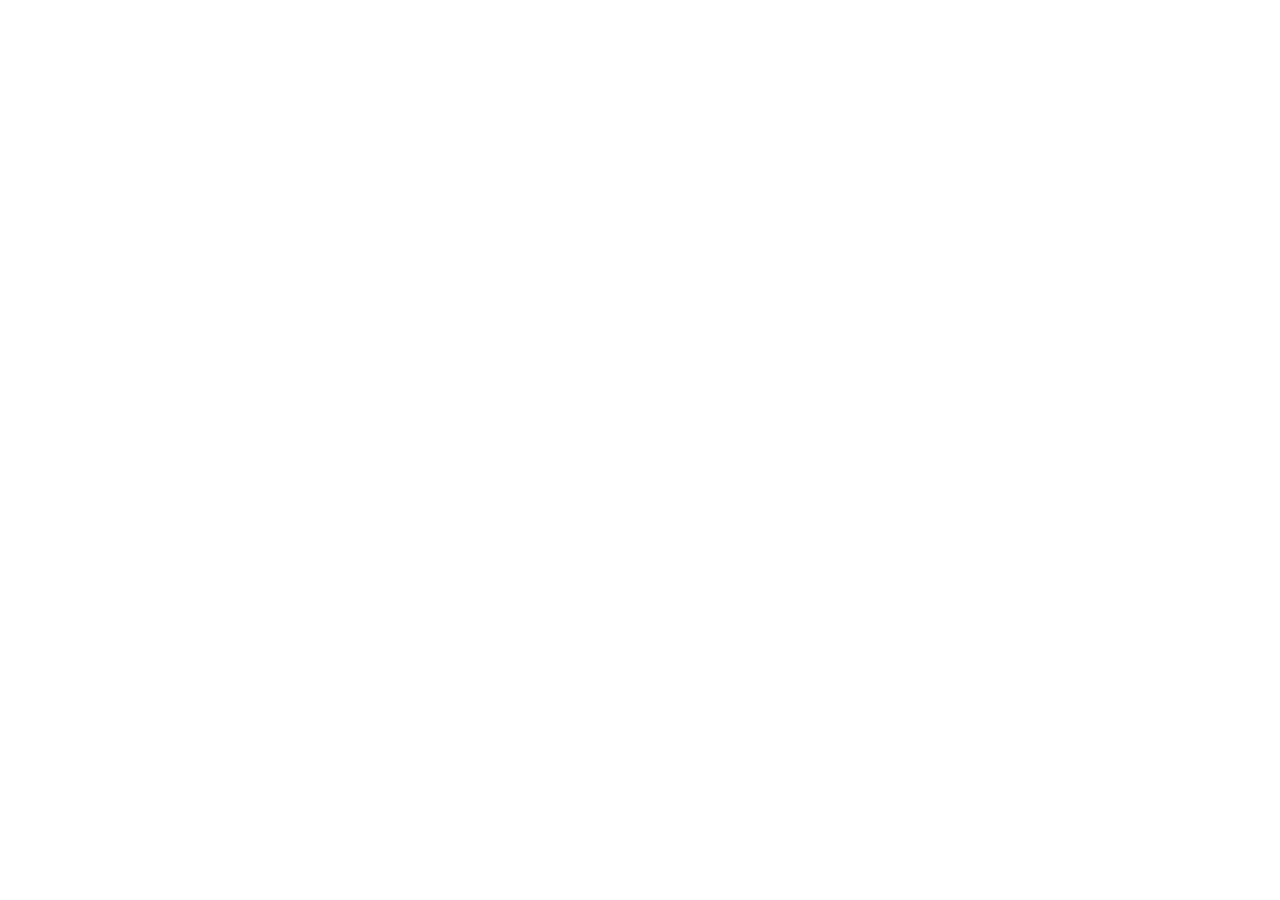
==== tema1.html @ 933d82dc "avance tarea pagina web" ====
<!DOCTYPE html>
<html lang="en">
<head>
    <meta charset="UTF-8">
    <meta name="viewport" content="width=device-width, initial-scale=1.0">
    <title>Document</title>
</head>
<body>
    
    <header>

    </header>

    <section>

    </section>

    <footer>

    </footer>
    
</body>
</html>
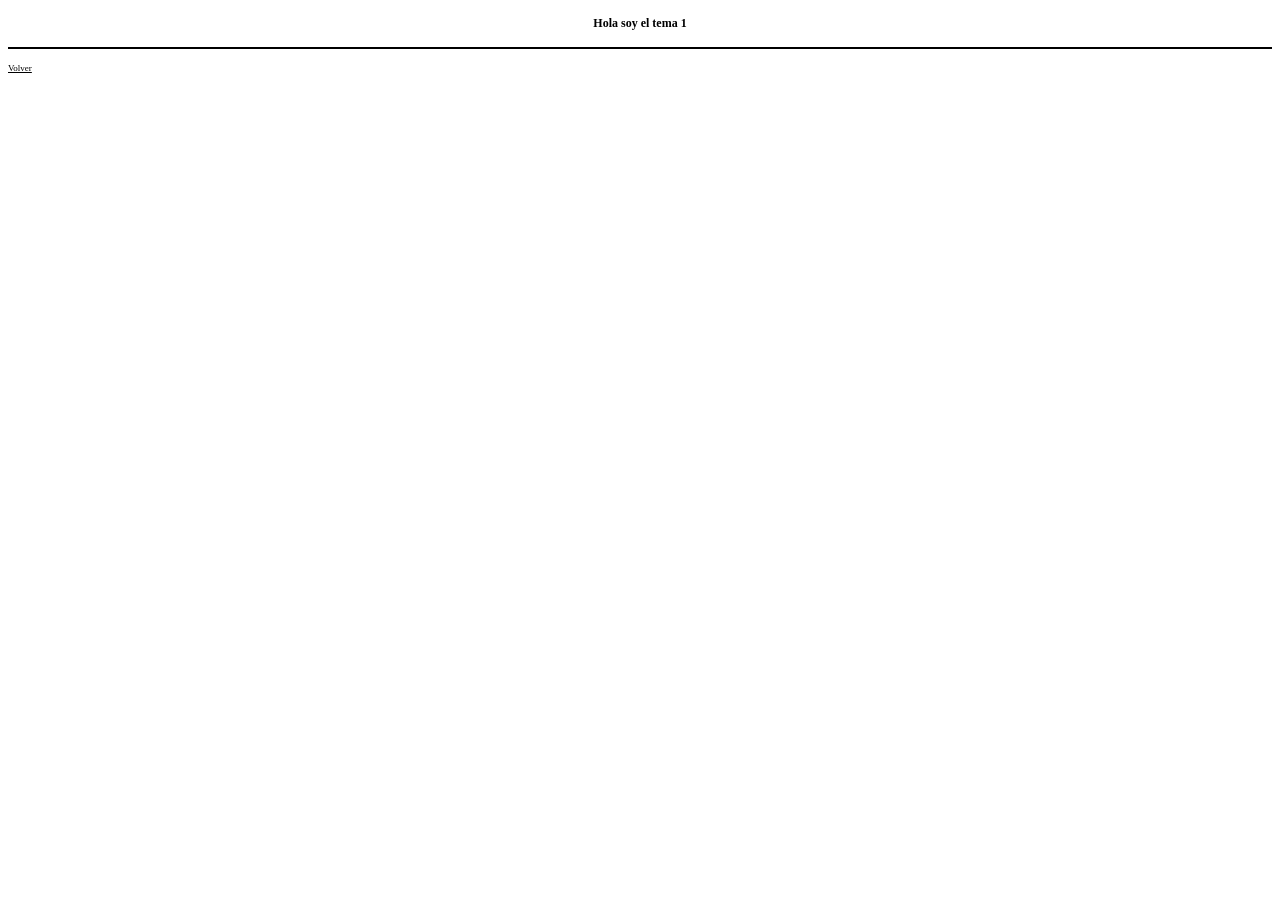
==== commit 746a9291: "Correcciones" ====
--- a/tema1.html
+++ b/tema1.html
@@ -3,11 +3,15 @@
 <head>
     <meta charset="UTF-8">
     <meta name="viewport" content="width=device-width, initial-scale=1.0">
+    <link rel="stylesheet" href="style.css">
     <title>Document</title>
 </head>
 <body>
     
     <header>
+        <h1> Hola soy el tema 1</h1>
+        <hr>
+        <a href="index.html"> Volver </a>
 
     </header>
 
@@ -18,6 +22,6 @@
     <footer>
 
     </footer>
-    
+
 </body>
 </html>
--- a/style.css
+++ b/style.css
@@ -0,0 +1,29 @@
+*{
+    background-color: white;
+}
+
+h1{
+    font-size: 12px;
+    text-align: center;
+    color: #000000;
+    padding: 8px;
+}
+
+hr{
+    border: none;
+    border-top: 2px solid #000000;
+    width: auto;
+}
+
+a{
+    color: black;
+    font-size: 9px;
+
+}
+h2{
+    font-size: 9px;
+}
+.temas-referencia{
+    font-size: 9px;
+    
+}
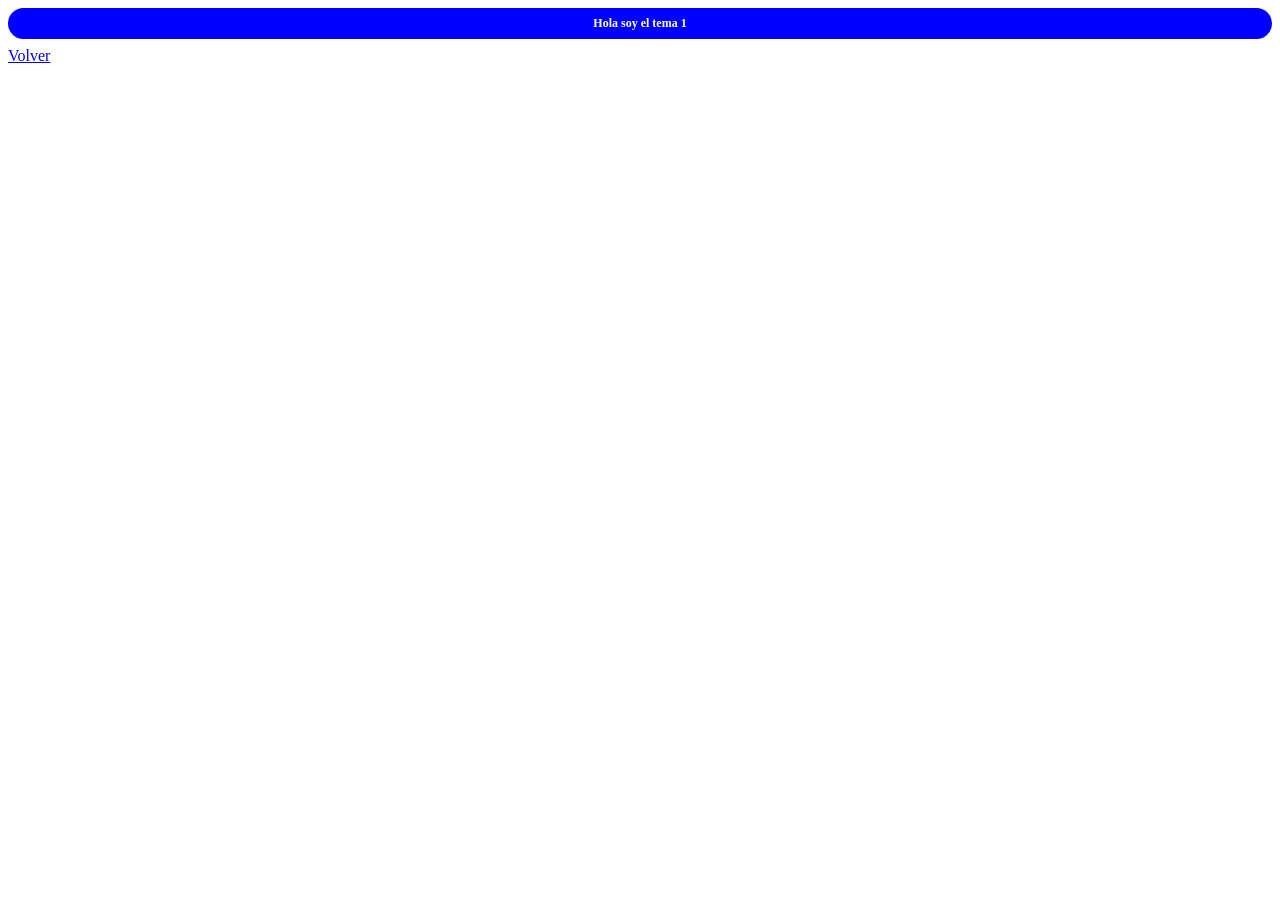
==== commit 7c66d61c: "Mejorando estilo, no sigo más porque se va a morir mi laptop" ====
--- a/tema1.html
+++ b/tema1.html
@@ -10,11 +10,8 @@
     
     <header>
         <h1> Hola soy el tema 1</h1>
-        <hr>
+    </header>
         <a href="index.html"> Volver </a>
-
-    </header>
-
     <section>
 
     </section>
--- a/style.css
+++ b/style.css
@@ -2,28 +2,58 @@
     background-color: white;
 }
 
+header{
+    background-color: blue; 
+    border-radius: 25px;
+}
 h1{
     font-size: 12px;
     text-align: center;
-    color: #000000;
+    color: #ffffff;
     padding: 8px;
+    background-color: transparent;
+
 }
 
+.indice-referencias{
+    display: flex;
+    align-items: center;
+    height:0px;
+    background-color: blue;
+    padding: 16px;
+    color: #ffffff;
+    border-radius: 25px;
+    
+}
+
+.titulo-indice{
+    background-color: transparent;
+    text-align: left;
+
+}
+
+.referencias{
+    font-weight: bold;
+    width:100%;
+    text-align: right;
+    padding: 3px;
+    font-size: 9px;
+    background-color: transparent;
+    color: #ffffff;
+}
 hr{
     border: none;
     border-top: 2px solid #000000;
     width: auto;
 }
 
-a{
-    color: black;
-    font-size: 9px;
-
-}
 h2{
     font-size: 9px;
 }
-.temas-referencia{
-    font-size: 9px;
-    
+
+
+img{
+    height: 35%;
+    width: 35%;
+
 }
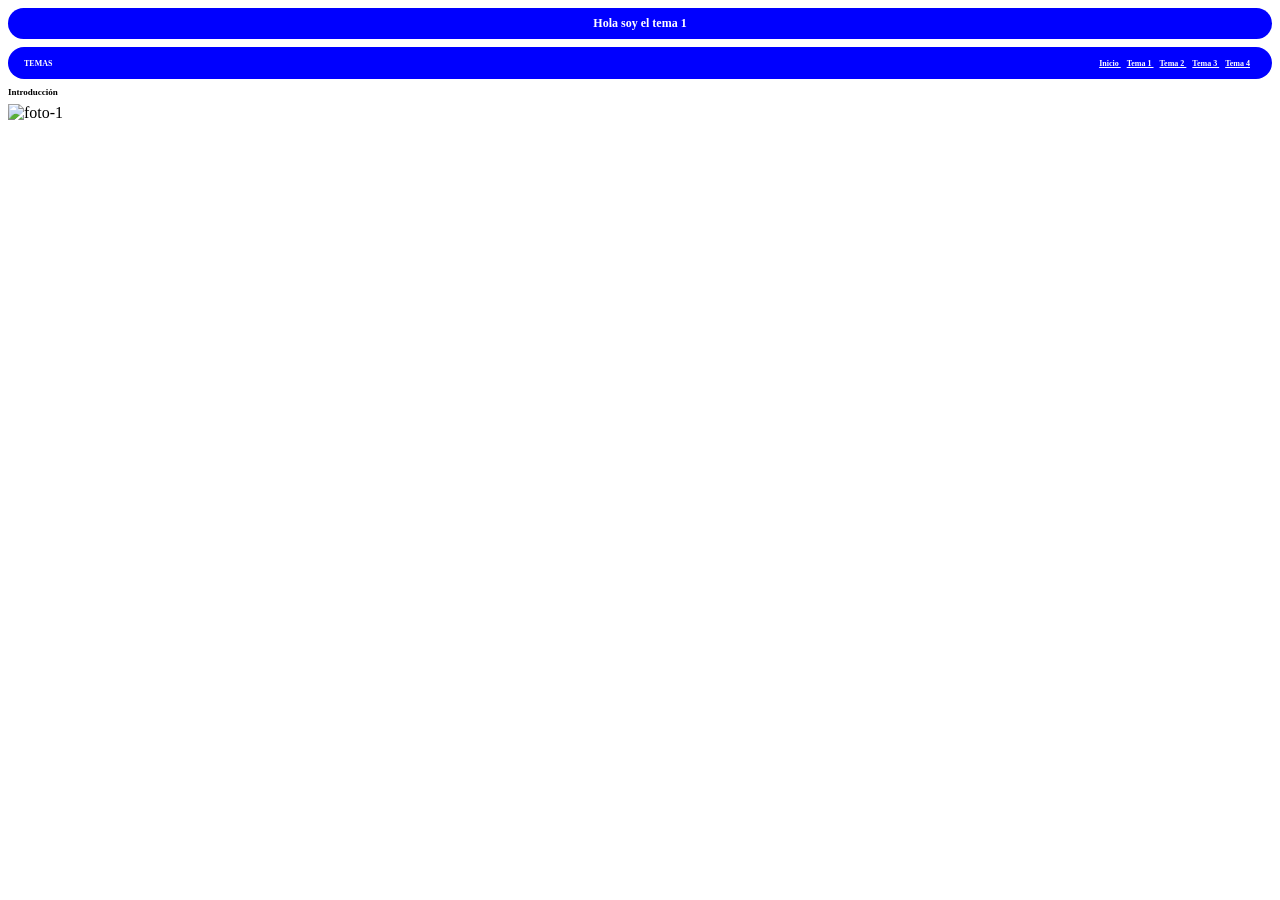
==== commit e7120614: "finalizacion de la barra de menu" ====
--- a/tema1.html
+++ b/tema1.html
@@ -11,7 +11,18 @@
     <header>
         <h1> Hola soy el tema 1</h1>
     </header>
-        <a href="index.html"> Volver </a>
+        <div class="indice-referencias">
+            <h2 class="titulo-indice"> TEMAS</h2>
+            <div class="referencias">
+                <a class="referencias" href="index.html"> Inicio </a>
+                <a class="referencias" href="tema1.html"> Tema 1 </a>
+                <a class="referencias" href="tema2.html"> Tema 2 </a>
+                <a class="referencias" href="tema3.html"> Tema 3 </a>
+                <a class="referencias" href="tema4.html"> Tema 4 </a>
+            </div>
+        </div>
+        <h2> Introducción</h2>
+        <img src="https://encrypted-tbn0.gstatic.com/images?q=tbn:ANd9GcTnr-lJ0HjJOdTSdU3hiotZPaG0D5UJHLPTtQc1DZ_OHXsdGyqvBc3YLzEc&s=10" alt="foto-1">
     <section>
 
     </section>
--- a/style.css
+++ b/style.css
@@ -29,6 +29,7 @@
 .titulo-indice{
     background-color: transparent;
     text-align: left;
+    font-size: 8px;
 
 }
 
@@ -37,7 +38,7 @@
     width:100%;
     text-align: right;
     padding: 3px;
-    font-size: 9px;
+    font-size: 8px;
     background-color: transparent;
     color: #ffffff;
 }
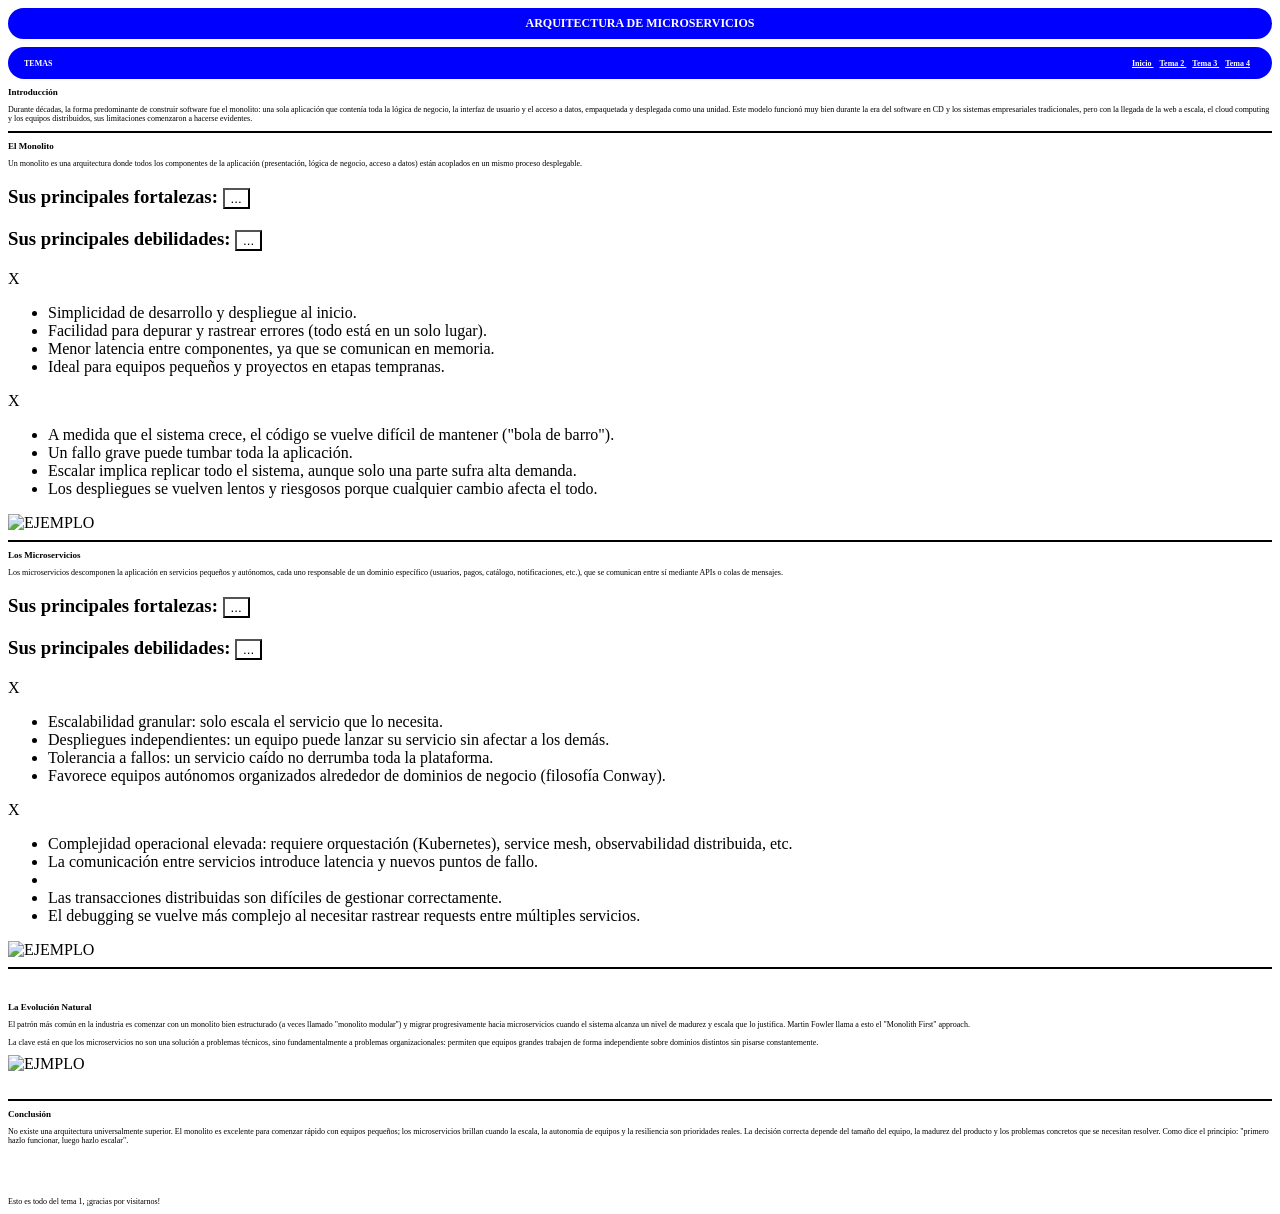
==== commit d06d18ce: "Fuck, todo lo hicieron con IA" ====
--- a/tema1.html
+++ b/tema1.html
@@ -4,32 +4,164 @@
     <meta charset="UTF-8">
     <meta name="viewport" content="width=device-width, initial-scale=1.0">
     <link rel="stylesheet" href="style.css">
-    <title>Document</title>
+    <script src="script.js"></script>
+    <title>TEMA 1</title>
 </head>
 <body>
-    
-    <header>
-        <h1> Hola soy el tema 1</h1>
+     <header>
+        <h1 style="background-color: transparent;"> ARQUITECTURA DE MICROSERVICIOS </h1>
     </header>
         <div class="indice-referencias">
-            <h2 class="titulo-indice"> TEMAS</h2>
+            <h2 class="titulo-indice"> TEMAS </h2>
             <div class="referencias">
                 <a class="referencias" href="index.html"> Inicio </a>
-                <a class="referencias" href="tema1.html"> Tema 1 </a>
                 <a class="referencias" href="tema2.html"> Tema 2 </a>
                 <a class="referencias" href="tema3.html"> Tema 3 </a>
                 <a class="referencias" href="tema4.html"> Tema 4 </a>
             </div>
         </div>
-        <h2> Introducción</h2>
-        <img src="https://encrypted-tbn0.gstatic.com/images?q=tbn:ANd9GcTnr-lJ0HjJOdTSdU3hiotZPaG0D5UJHLPTtQc1DZ_OHXsdGyqvBc3YLzEc&s=10" alt="foto-1">
-    <section>
+            <h2 class="intro"> Introducción</h2>
+                <p id="intro">Durante décadas, la forma predominante de construir software fue el monolito: una sola
+                    aplicación que contenía toda la lógica de negocio, la interfaz de usuario y el acceso a datos,
+                    empaquetada y desplegada como una unidad. Este modelo funcionó muy bien durante la era
+                    del software en CD y los sistemas empresariales tradicionales, pero con la llegada de la web a
+                    escala, el cloud computing y los equipos distribuidos, sus limitaciones comenzaron a hacerse evidentes.</p>
 
-    </section>
+                <hr>
 
-    <footer>
+            <h2>El Monolito</h2>
+                <p id="monol">Un monolito es una arquitectura donde todos los componentes de la aplicación
+                    (presentación, lógica de negocio, acceso a datos) están acoplados en un mismo proceso desplegable.</p>
 
-    </footer>
+        <div class="fila">
 
+                <h3 id="l1">Sus principales fortalezas:
+                    <!--Boton-->
+                    <button class="menu-btn" onclick="abrirPopup()">...</button></h3>
+
+                <h3 id="l2">Sus principales debilidades:
+                    <!--Boton-->
+                    <button class="menu-btn2" onclick="abrirPopup2()">...</button></h3>
+
+        </div>
+
+        <!--Popup-->
+        <div class="popup" id="popup" onclick="cerrarPopupFondo(event)">    
+            <div class="popup-content"> 
+                <span class="close" onclick="cerrarPopup()">X</span>   
+                <ul id="list-1">
+                    <li>Simplicidad de desarrollo y despliegue al inicio.</li>
+                    <li>Facilidad para depurar y rastrear errores (todo está en un solo lugar).</li>
+                    <li>Menor latencia entre componentes, ya que se comunican en memoria.</li>
+                    <li>Ideal para equipos pequeños y proyectos en etapas tempranas.</li>
+                </ul>
+            </div>
+        </div>
+
+                <!--Popup-->
+        <div class="popup2" id="popup2" onclick="cerrarPopupFondo2(event)">    
+            <div class="popup-content2"> 
+                <span class="close2" onclick="cerrarPopup2()">X</span>   
+                <ul id="list-2">
+                    <li>A medida que el sistema crece, el código se vuelve difícil de mantener ("bola de barro").</li>
+                    <li>Un fallo grave puede tumbar toda la aplicación.</li>
+                    <li>Escalar implica replicar todo el sistema, aunque solo una parte sufra alta demanda.</li>
+                    <li>Los despliegues se vuelven lentos y riesgosos porque cualquier cambio afecta el todo.</li>
+                </ul>
+            </div>
+        </div>
+
+                    <img src="MONOLITO.webp" alt="EJEMPLO">
+                    <br>
+
+                <hr>
+
+            <h2>Los Microservicios</h2>
+                <p id="mics">Los microservicios descomponen la aplicación en servicios pequeños y autónomos, cada
+                    uno responsable de un dominio específico (usuarios, pagos, catálogo, notificaciones, etc.),
+                que se comunican entre sí mediante APIs o colas de mensajes.</p>
+
+                <div class="fila">
+
+                <h3 id="l3">Sus principales fortalezas:
+                    <!--Boton-->
+                    <button class="menu-btn" onclick="abrirPopup3()">...</button></h3>
+
+                <h3 id="l4">Sus principales debilidades:
+                    <!--Boton-->
+                    <button class="menu-btn2" onclick="abrirPopup4()">...</button></h3>
+
+        </div>
+
+        <!--Popup-->
+        <div class="popup3" id="popup3" onclick="cerrarPopupFondo3(event)">    
+            <div class="popup-content3"> 
+                <span class="close3" onclick="cerrarPopup3()">X</span>   
+                <ul id="list-3">
+                    <li>Escalabilidad granular: solo escala el servicio que lo necesita.</li>
+                    <li>Despliegues independientes: un equipo puede lanzar su servicio sin afectar a los demás.</li>
+                    <li>Tolerancia a fallos: un servicio caído no derrumba toda la plataforma.</li>
+                    <li>Favorece equipos autónomos organizados alrededor de dominios de negocio (filosofía Conway).</li>
+                </ul>
+            </div>
+        </div>
+
+                <!--Popup-->
+        <div class="popup4" id="popup4" onclick="cerrarPopupFondo4(event)">    
+            <div class="popup-content4"> 
+                <span class="close4" onclick="cerrarPopup4()">X</span>   
+                <ul id="list-4">
+                    <li>Complejidad operacional elevada: requiere orquestación (Kubernetes),
+                        service mesh, observabilidad distribuida, etc.</li>
+                    <li>La comunicación entre servicios introduce latencia y nuevos puntos de fallo.<li>
+                    <li>Las transacciones distribuidas son difíciles de gestionar correctamente.</li>
+                    <li>El debugging se vuelve más complejo al necesitar rastrear requests entre múltiples servicios.</li>
+                </ul>
+            </div>
+        </div>
+
+                <img src="MICROSERVICIOS.webp" alt="EJEMPLO">
+
+                    <br>
+                <hr>
+                    <br>
+
+        <div class="unn">
+
+            <div>
+
+            <h2>La Evolución Natural</h2>
+                <p id="evo">El patrón más común en la industria es comenzar con un monolito bien estructurado (a
+                    veces llamado "monolito modular") y migrar progresivamente hacia microservicios cuando
+                    el sistema alcanza un nivel de madurez y escala que lo justifica. Martin Fowler llama a esto el
+                    "Monolith First" approach.
+                    <br>
+                    <br>
+                    La clave está en que los microservicios no son una solución a problemas técnicos, sino
+                    fundamentalmente a problemas organizacionales: permiten que equipos grandes trabajen
+                    de forma independiente sobre dominios distintos sin pisarse constantemente.</p>
+
+
+
+                </div>
+                    <img id="evol" src="EVOLUCION.svg" alt="EJMPLO">
+            </div>
+
+                    <br>
+                    <hr>
+
+            <h2>Conclusión</h2>
+                <p id="conc">No existe una arquitectura universalmente superior. El monolito es excelente para comenzar
+                    rápido con equipos pequeños; los microservicios brillan cuando la escala, la autonomía de
+                    equipos y la resiliencia son prioridades reales. La decisión correcta depende del tamaño del
+                    equipo, la madurez del producto y los problemas concretos que se necesitan resolver. Como
+                    dice el principio: "primero hazlo funcionar, luego hazlo escalar".</p>
+
+                    <br>
+                    <br>
+
+        <div class="marquesina">
+    <p>Esto es todo del tema 1, ¡gracias por visitarnos!</p>
+        </div>
 </body>
 </html>
--- a/style.css
+++ b/style.css
@@ -56,5 +56,8 @@
 img{
     height: 35%;
     width: 35%;
+}
 
+p{
+    font-size: 8px;
 }
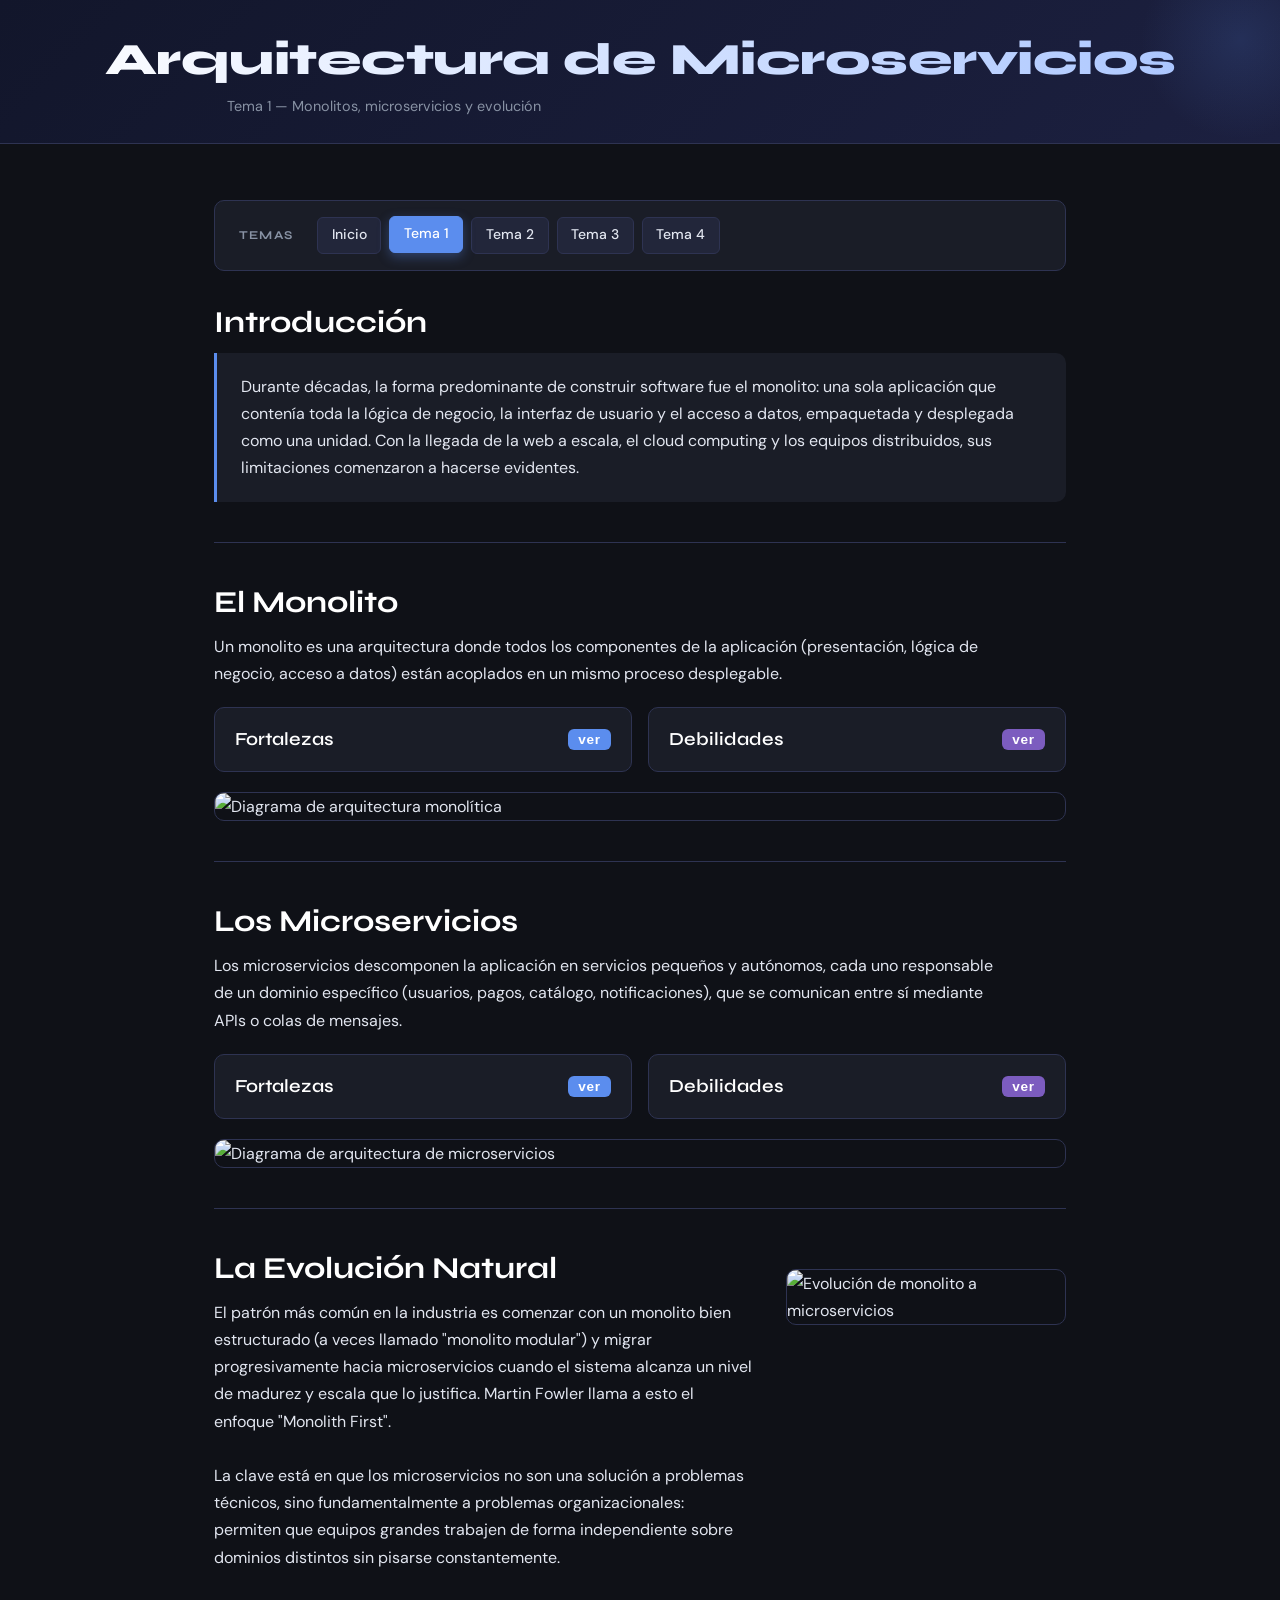
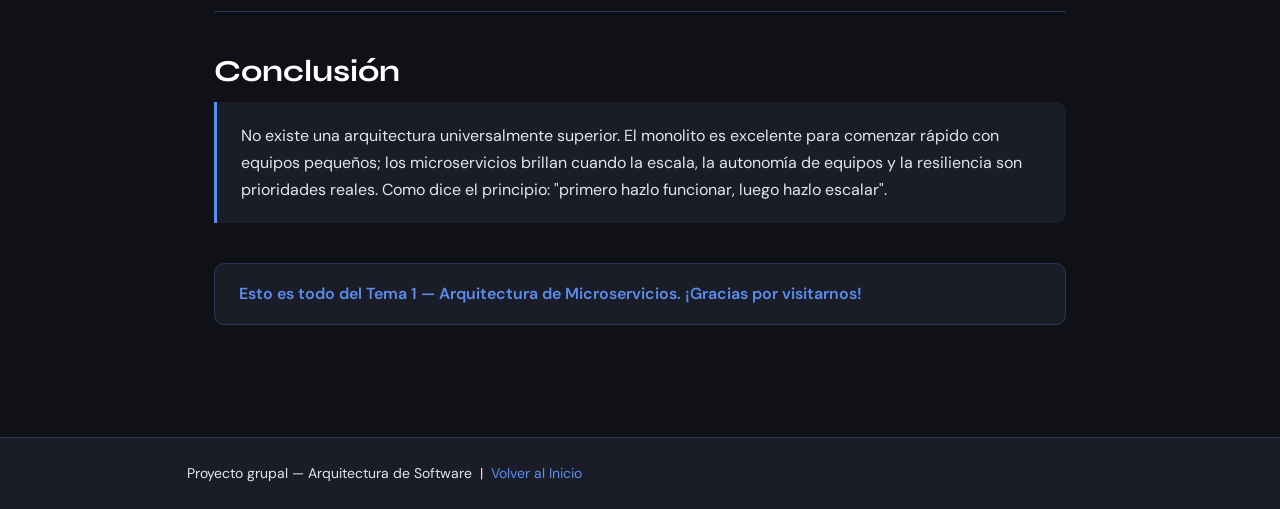
==== commit 82b88500: "la IA al maximo" ====
--- a/tema1.html
+++ b/tema1.html
@@ -1,167 +1,182 @@
 <!DOCTYPE html>
-<html lang="en">
+<html lang="es">
 <head>
-    <meta charset="UTF-8">
-    <meta name="viewport" content="width=device-width, initial-scale=1.0">
-    <link rel="stylesheet" href="style.css">
-    <script src="script.js"></script>
-    <title>TEMA 1</title>
+  <meta charset="UTF-8">
+  <meta name="viewport" content="width=device-width, initial-scale=1.0">
+  <title>Tema 1 — Arquitectura de Microservicios</title>
+  <link rel="preconnect" href="https://fonts.googleapis.com">
+  <link rel="preconnect" href="https://fonts.gstatic.com" crossorigin>
+  <link href="https://fonts.googleapis.com/css2?family=Syne:wght@400;700;800&family=DM+Sans:wght@400;500;600&display=swap" rel="stylesheet">
+  <link rel="stylesheet" href="style.css">
 </head>
 <body>
-     <header>
-        <h1 style="background-color: transparent;"> ARQUITECTURA DE MICROSERVICIOS </h1>
-    </header>
-        <div class="indice-referencias">
-            <h2 class="titulo-indice"> TEMAS </h2>
-            <div class="referencias">
-                <a class="referencias" href="index.html"> Inicio </a>
-                <a class="referencias" href="tema2.html"> Tema 2 </a>
-                <a class="referencias" href="tema3.html"> Tema 3 </a>
-                <a class="referencias" href="tema4.html"> Tema 4 </a>
-            </div>
+
+  <header>
+    <h1>Arquitectura de Microservicios</h1>
+    <p class="subtitulo">Tema 1 — Monolitos, microservicios y evolución</p>
+  </header>
+
+  <div class="page-wrapper">
+
+    <div class="indice-referencias">
+      <h2 class="titulo-indice">Temas</h2>
+      <div class="referencias">
+        <a class="referencias" href="index.html">Inicio</a>
+        <a class="referencias" href="tema1.html">Tema 1</a>
+        <a class="referencias" href="tema2.html">Tema 2</a>
+        <a class="referencias" href="tema3.html">Tema 3</a>
+        <a class="referencias" href="tema4.html">Tema 4</a>
+      </div>
+    </div>
+
+    <section>
+      <h2>Introducción</h2>
+      <div class="intro-text">
+        <p>Durante décadas, la forma predominante de construir software fue el monolito: una sola
+        aplicación que contenía toda la lógica de negocio, la interfaz de usuario y el acceso a datos,
+        empaquetada y desplegada como una unidad. Con la llegada de la web a escala, el cloud computing
+        y los equipos distribuidos, sus limitaciones comenzaron a hacerse evidentes.</p>
+      </div>
+    </section>
+
+    <hr>
+
+    <section>
+      <h2>El Monolito</h2>
+      <p>Un monolito es una arquitectura donde todos los componentes de la aplicación
+      (presentación, lógica de negocio, acceso a datos) están acoplados en un mismo proceso desplegable.</p>
+
+      <div class="fila">
+        <div class="card-feature">
+          <h3>Fortalezas <button class="menu-btn" onclick="abrirPopup()">ver</button></h3>
         </div>
-            <h2 class="intro"> Introducción</h2>
-                <p id="intro">Durante décadas, la forma predominante de construir software fue el monolito: una sola
-                    aplicación que contenía toda la lógica de negocio, la interfaz de usuario y el acceso a datos,
-                    empaquetada y desplegada como una unidad. Este modelo funcionó muy bien durante la era
-                    del software en CD y los sistemas empresariales tradicionales, pero con la llegada de la web a
-                    escala, el cloud computing y los equipos distribuidos, sus limitaciones comenzaron a hacerse evidentes.</p>
+        <div class="card-feature">
+          <h3>Debilidades <button class="menu-btn2" onclick="abrirPopup2()">ver</button></h3>
+        </div>
+      </div>
 
-                <hr>
+      <img src="MONOLITO.webp" alt="Diagrama de arquitectura monolítica">
+    </section>
 
-            <h2>El Monolito</h2>
-                <p id="monol">Un monolito es una arquitectura donde todos los componentes de la aplicación
-                    (presentación, lógica de negocio, acceso a datos) están acoplados en un mismo proceso desplegable.</p>
+    <hr>
 
-        <div class="fila">
+    <section>
+      <h2>Los Microservicios</h2>
+      <p>Los microservicios descomponen la aplicación en servicios pequeños y autónomos, cada
+      uno responsable de un dominio específico (usuarios, pagos, catálogo, notificaciones),
+      que se comunican entre sí mediante APIs o colas de mensajes.</p>
 
-                <h3 id="l1">Sus principales fortalezas:
-                    <!--Boton-->
-                    <button class="menu-btn" onclick="abrirPopup()">...</button></h3>
+      <div class="fila">
+        <div class="card-feature">
+          <h3>Fortalezas <button class="menu-btn" onclick="abrirPopup3()">ver</button></h3>
+        </div>
+        <div class="card-feature">
+          <h3>Debilidades <button class="menu-btn2" onclick="abrirPopup4()">ver</button></h3>
+        </div>
+      </div>
 
-                <h3 id="l2">Sus principales debilidades:
-                    <!--Boton-->
-                    <button class="menu-btn2" onclick="abrirPopup2()">...</button></h3>
+      <img src="MICROSERVICIOS.webp" alt="Diagrama de arquitectura de microservicios">
+    </section>
 
+    <hr>
+
+    <section>
+      <div class="unn">
+        <div>
+          <h2>La Evolución Natural</h2>
+          <p>El patrón más común en la industria es comenzar con un monolito bien estructurado
+          (a veces llamado "monolito modular") y migrar progresivamente hacia microservicios cuando
+          el sistema alcanza un nivel de madurez y escala que lo justifica. Martin Fowler llama a esto
+          el enfoque "Monolith First".</p>
+          <br>
+          <p>La clave está en que los microservicios no son una solución a problemas técnicos, sino
+          fundamentalmente a problemas organizacionales: permiten que equipos grandes trabajen
+          de forma independiente sobre dominios distintos sin pisarse constantemente.</p>
         </div>
+        <img id="evol" src="EVOLUCION.svg" alt="Evolución de monolito a microservicios">
+      </div>
+    </section>
 
-        <!--Popup-->
-        <div class="popup" id="popup" onclick="cerrarPopupFondo(event)">    
-            <div class="popup-content"> 
-                <span class="close" onclick="cerrarPopup()">X</span>   
-                <ul id="list-1">
-                    <li>Simplicidad de desarrollo y despliegue al inicio.</li>
-                    <li>Facilidad para depurar y rastrear errores (todo está en un solo lugar).</li>
-                    <li>Menor latencia entre componentes, ya que se comunican en memoria.</li>
-                    <li>Ideal para equipos pequeños y proyectos en etapas tempranas.</li>
-                </ul>
-            </div>
-        </div>
+    <hr>
 
-                <!--Popup-->
-        <div class="popup2" id="popup2" onclick="cerrarPopupFondo2(event)">    
-            <div class="popup-content2"> 
-                <span class="close2" onclick="cerrarPopup2()">X</span>   
-                <ul id="list-2">
-                    <li>A medida que el sistema crece, el código se vuelve difícil de mantener ("bola de barro").</li>
-                    <li>Un fallo grave puede tumbar toda la aplicación.</li>
-                    <li>Escalar implica replicar todo el sistema, aunque solo una parte sufra alta demanda.</li>
-                    <li>Los despliegues se vuelven lentos y riesgosos porque cualquier cambio afecta el todo.</li>
-                </ul>
-            </div>
-        </div>
+    <section>
+      <h2>Conclusión</h2>
+      <div class="intro-text">
+        <p>No existe una arquitectura universalmente superior. El monolito es excelente para comenzar
+        rápido con equipos pequeños; los microservicios brillan cuando la escala, la autonomía de
+        equipos y la resiliencia son prioridades reales. Como dice el principio: "primero hazlo
+        funcionar, luego hazlo escalar".</p>
+      </div>
+    </section>
 
-                    <img src="MONOLITO.webp" alt="EJEMPLO">
-                    <br>
+    <div class="marquesina">
+      <p>Esto es todo del Tema 1 — Arquitectura de Microservicios. ¡Gracias por visitarnos!</p>
+    </div>
 
-                <hr>
+  </div><!-- /page-wrapper -->
 
-            <h2>Los Microservicios</h2>
-                <p id="mics">Los microservicios descomponen la aplicación en servicios pequeños y autónomos, cada
-                    uno responsable de un dominio específico (usuarios, pagos, catálogo, notificaciones, etc.),
-                que se comunican entre sí mediante APIs o colas de mensajes.</p>
+  <!-- Popups — Fortalezas Monolito -->
+  <div class="popup" id="popup" onclick="cerrarPopupFondo(event)">
+    <div class="popup-content">
+      <span class="close" onclick="cerrarPopup()">✕</span>
+      <h3 style="margin-bottom:1rem;">Fortalezas del Monolito</h3>
+      <ul>
+        <li>Simplicidad de desarrollo y despliegue al inicio.</li>
+        <li>Facilidad para depurar y rastrear errores.</li>
+        <li>Menor latencia entre componentes (comunicación en memoria).</li>
+        <li>Ideal para equipos pequeños y proyectos en etapas tempranas.</li>
+      </ul>
+    </div>
+  </div>
 
-                <div class="fila">
+  <!-- Popup — Debilidades Monolito -->
+  <div class="popup2" id="popup2" onclick="cerrarPopupFondo2(event)">
+    <div class="popup-content2">
+      <span class="close2" onclick="cerrarPopup2()">✕</span>
+      <h3 style="margin-bottom:1rem;">Debilidades del Monolito</h3>
+      <ul>
+        <li>A medida que crece, el código se vuelve difícil de mantener.</li>
+        <li>Un fallo grave puede tumbar toda la aplicación.</li>
+        <li>Escalar implica replicar todo el sistema.</li>
+        <li>Los despliegues se vuelven lentos y riesgosos.</li>
+      </ul>
+    </div>
+  </div>
 
-                <h3 id="l3">Sus principales fortalezas:
-                    <!--Boton-->
-                    <button class="menu-btn" onclick="abrirPopup3()">...</button></h3>
+  <!-- Popup — Fortalezas Microservicios -->
+  <div class="popup3" id="popup3" onclick="cerrarPopupFondo3(event)">
+    <div class="popup-content3">
+      <span class="close3" onclick="cerrarPopup3()">✕</span>
+      <h3 style="margin-bottom:1rem;">Fortalezas de los Microservicios</h3>
+      <ul>
+        <li>Escalabilidad granular: solo escala el servicio que lo necesita.</li>
+        <li>Despliegues independientes por equipo.</li>
+        <li>Tolerancia a fallos: un servicio caído no afecta todo.</li>
+        <li>Favorece equipos autónomos organizados por dominio de negocio.</li>
+      </ul>
+    </div>
+  </div>
 
-                <h3 id="l4">Sus principales debilidades:
-                    <!--Boton-->
-                    <button class="menu-btn2" onclick="abrirPopup4()">...</button></h3>
+  <!-- Popup — Debilidades Microservicios -->
+  <div class="popup4" id="popup4" onclick="cerrarPopupFondo4(event)">
+    <div class="popup-content4">
+      <span class="close4" onclick="cerrarPopup4()">✕</span>
+      <h3 style="margin-bottom:1rem;">Debilidades de los Microservicios</h3>
+      <ul>
+        <li>Complejidad operacional elevada (Kubernetes, service mesh, observabilidad).</li>
+        <li>La comunicación entre servicios introduce latencia y nuevos puntos de fallo.</li>
+        <li>Las transacciones distribuidas son difíciles de gestionar.</li>
+        <li>El debugging es más complejo al rastrear requests entre servicios.</li>
+      </ul>
+    </div>
+  </div>
 
-        </div>
+  <footer>
+    <p>Proyecto grupal — Arquitectura de Software &nbsp;|&nbsp;
+      <a href="index.html">Volver al Inicio</a>
+    </p>
+  </footer>
 
-        <!--Popup-->
-        <div class="popup3" id="popup3" onclick="cerrarPopupFondo3(event)">    
-            <div class="popup-content3"> 
-                <span class="close3" onclick="cerrarPopup3()">X</span>   
-                <ul id="list-3">
-                    <li>Escalabilidad granular: solo escala el servicio que lo necesita.</li>
-                    <li>Despliegues independientes: un equipo puede lanzar su servicio sin afectar a los demás.</li>
-                    <li>Tolerancia a fallos: un servicio caído no derrumba toda la plataforma.</li>
-                    <li>Favorece equipos autónomos organizados alrededor de dominios de negocio (filosofía Conway).</li>
-                </ul>
-            </div>
-        </div>
-
-                <!--Popup-->
-        <div class="popup4" id="popup4" onclick="cerrarPopupFondo4(event)">    
-            <div class="popup-content4"> 
-                <span class="close4" onclick="cerrarPopup4()">X</span>   
-                <ul id="list-4">
-                    <li>Complejidad operacional elevada: requiere orquestación (Kubernetes),
-                        service mesh, observabilidad distribuida, etc.</li>
-                    <li>La comunicación entre servicios introduce latencia y nuevos puntos de fallo.<li>
-                    <li>Las transacciones distribuidas son difíciles de gestionar correctamente.</li>
-                    <li>El debugging se vuelve más complejo al necesitar rastrear requests entre múltiples servicios.</li>
-                </ul>
-            </div>
-        </div>
-
-                <img src="MICROSERVICIOS.webp" alt="EJEMPLO">
-
-                    <br>
-                <hr>
-                    <br>
-
-        <div class="unn">
-
-            <div>
-
-            <h2>La Evolución Natural</h2>
-                <p id="evo">El patrón más común en la industria es comenzar con un monolito bien estructurado (a
-                    veces llamado "monolito modular") y migrar progresivamente hacia microservicios cuando
-                    el sistema alcanza un nivel de madurez y escala que lo justifica. Martin Fowler llama a esto el
-                    "Monolith First" approach.
-                    <br>
-                    <br>
-                    La clave está en que los microservicios no son una solución a problemas técnicos, sino
-                    fundamentalmente a problemas organizacionales: permiten que equipos grandes trabajen
-                    de forma independiente sobre dominios distintos sin pisarse constantemente.</p>
-
-
-
-                </div>
-                    <img id="evol" src="EVOLUCION.svg" alt="EJMPLO">
-            </div>
-
-                    <br>
-                    <hr>
-
-            <h2>Conclusión</h2>
-                <p id="conc">No existe una arquitectura universalmente superior. El monolito es excelente para comenzar
-                    rápido con equipos pequeños; los microservicios brillan cuando la escala, la autonomía de
-                    equipos y la resiliencia son prioridades reales. La decisión correcta depende del tamaño del
-                    equipo, la madurez del producto y los problemas concretos que se necesitan resolver. Como
-                    dice el principio: "primero hazlo funcionar, luego hazlo escalar".</p>
-
-                    <br>
-                    <br>
-
-        <div class="marquesina">
-    <p>Esto es todo del tema 1, ¡gracias por visitarnos!</p>
-        </div>
+  <script src="script.js"></script>
 </body>
 </html>
--- a/style.css
+++ b/style.css
@@ -1,63 +1,463 @@
-*{
-    background-color: white;
-}
-
-header{
-    background-color: blue; 
-    border-radius: 25px;
-}
-h1{
-    font-size: 12px;
-    text-align: center;
-    color: #ffffff;
-    padding: 8px;
-    background-color: transparent;
-
-}
-
-.indice-referencias{
-    display: flex;
-    align-items: center;
-    height:0px;
-    background-color: blue;
-    padding: 16px;
-    color: #ffffff;
-    border-radius: 25px;
-    
-}
-
-.titulo-indice{
-    background-color: transparent;
-    text-align: left;
-    font-size: 8px;
-
-}
-
-.referencias{
-    font-weight: bold;
-    width:100%;
-    text-align: right;
-    padding: 3px;
-    font-size: 8px;
-    background-color: transparent;
-    color: #ffffff;
-}
-hr{
-    border: none;
-    border-top: 2px solid #000000;
-    width: auto;
-}
-
-h2{
-    font-size: 9px;
-}
-
-
-img{
-    height: 35%;
-    width: 35%;
-}
-
-p{
-    font-size: 8px;
+/* =============================================
+   VARIABLES Y RESET
+   ============================================= */
+:root {
+  --color-bg: #0f1117;
+  --color-surface: #1a1d27;
+  --color-surface2: #22263a;
+  --color-border: #2e3352;
+  --color-accent: #5b8dee;
+  --color-accent2: #7c5cbf;
+  --color-text: #e2e6f0;
+  --color-text-muted: #8892a4;
+  --color-heading: #ffffff;
+  --color-success: #4caf8a;
+  --color-warning: #e8a44a;
+  --font-display: 'Syne', sans-serif;
+  --font-body: 'DM Sans', sans-serif;
+  --radius: 10px;
+  --shadow: 0 4px 24px rgba(0,0,0,0.35);
+  --transition: 0.2s ease;
+}
+
+*, *::before, *::after { box-sizing: border-box; margin: 0; padding: 0; }
+
+html { scroll-behavior: smooth; }
+
+body {
+  font-family: var(--font-body);
+  background-color: var(--color-bg);
+  color: var(--color-text);
+  line-height: 1.7;
+  font-size: 1rem;
+}
+
+/* =============================================
+   TIPOGRAFÍA
+   ============================================= */
+h1, h2, h3, h4 {
+  font-family: var(--font-display);
+  color: var(--color-heading);
+  line-height: 1.25;
+}
+
+h1 { font-size: clamp(1.8rem, 4vw, 2.8rem); font-weight: 800; }
+h2 { font-size: clamp(1.3rem, 3vw, 1.9rem); font-weight: 700; margin-bottom: 0.75rem; }
+h3 { font-size: 1.15rem; font-weight: 600; margin-bottom: 0.5rem; }
+
+p { color: var(--color-text); max-width: 72ch; }
+
+a { color: var(--color-accent); text-decoration: none; transition: color var(--transition); }
+a:hover { color: #8ab4ff; }
+
+hr {
+  border: none;
+  border-top: 1px solid var(--color-border);
+  margin: 2.5rem 0;
+}
+
+/* =============================================
+   LAYOUT
+   ============================================= */
+.page-wrapper {
+  max-width: 900px;
+  margin: 0 auto;
+  padding: 2rem 1.5rem 4rem;
+}
+
+/* =============================================
+   HEADER
+   ============================================= */
+header {
+  background: linear-gradient(135deg, #12162b 0%, #1c2040 100%);
+  border-bottom: 1px solid var(--color-border);
+  padding: 2rem 1.5rem 1.5rem;
+  text-align: center;
+  position: relative;
+  overflow: hidden;
+}
+
+header::before {
+  content: '';
+  position: absolute;
+  top: -60px; right: -60px;
+  width: 200px; height: 200px;
+  background: radial-gradient(circle, rgba(91,141,238,0.15) 0%, transparent 70%);
+  border-radius: 50%;
+  pointer-events: none;
+}
+
+header h1 {
+  letter-spacing: -0.5px;
+  background: linear-gradient(90deg, #fff 0%, #a8c4ff 100%);
+  -webkit-background-clip: text;
+  -webkit-text-fill-color: transparent;
+  background-clip: text;
+}
+
+header .subtitulo {
+  color: var(--color-text-muted);
+  font-size: 0.9rem;
+  margin-top: 0.4rem;
+}
+
+/* =============================================
+   NAVBAR / ÍNDICE
+   ============================================= */
+.indice-referencias {
+  background-color: var(--color-surface);
+  border: 1px solid var(--color-border);
+  border-radius: var(--radius);
+  padding: 1rem 1.5rem;
+  margin: 1.5rem 0 2rem;
+  display: flex;
+  align-items: center;
+  gap: 1.5rem;
+  flex-wrap: wrap;
+}
+
+.titulo-indice {
+  font-family: var(--font-display);
+  font-size: 0.75rem;
+  font-weight: 700;
+  letter-spacing: 0.1em;
+  text-transform: uppercase;
+  color: var(--color-text-muted);
+  white-space: nowrap;
+  margin: 0;
+}
+
+.referencias {
+  display: flex;
+  gap: 0.5rem;
+  flex-wrap: wrap;
+}
+
+a.referencias {
+  display: inline-block;
+  padding: 0.35rem 0.85rem;
+  border-radius: 6px;
+  border: 1px solid var(--color-border);
+  background: var(--color-surface2);
+  color: var(--color-text);
+  font-size: 0.875rem;
+  font-weight: 500;
+  transition: all var(--transition);
+}
+
+a.referencias:hover,
+a.referencias.activo {
+  background: var(--color-accent);
+  border-color: var(--color-accent);
+  color: #fff;
+  transform: translateY(-1px);
+  box-shadow: 0 4px 12px rgba(91,141,238,0.35);
+}
+
+/* =============================================
+   SECCIONES
+   ============================================= */
+section {
+  margin-bottom: 2.5rem;
+}
+
+.intro-text {
+  background: var(--color-surface);
+  border-left: 3px solid var(--color-accent);
+  border-radius: 0 var(--radius) var(--radius) 0;
+  padding: 1.25rem 1.5rem;
+  margin-bottom: 1.5rem;
+}
+
+/* =============================================
+   IMÁGENES
+   ============================================= */
+img {
+  max-width: 100%;
+  height: auto;
+  border-radius: var(--radius);
+  border: 1px solid var(--color-border);
+  display: block;
+  margin: 1.25rem auto;
+}
+
+/* =============================================
+   LISTAS
+   ============================================= */
+ul, ol {
+  padding-left: 1.5rem;
+  margin: 0.75rem 0 1rem;
+}
+
+ul li, ol li {
+  margin-bottom: 0.4rem;
+  color: var(--color-text);
+}
+
+/* =============================================
+   TABLAS
+   ============================================= */
+.tabla-wrapper {
+  overflow-x: auto;
+  margin: 1.5rem 0;
+}
+
+table {
+  width: 100%;
+  border-collapse: collapse;
+  background: var(--color-surface);
+  border-radius: var(--radius);
+  overflow: hidden;
+  font-size: 0.92rem;
+}
+
+th {
+  background: var(--color-accent);
+  color: #fff;
+  padding: 0.75rem 1rem;
+  text-align: left;
+  font-family: var(--font-display);
+  font-size: 0.82rem;
+  letter-spacing: 0.05em;
+  text-transform: uppercase;
+}
+
+td {
+  padding: 0.7rem 1rem;
+  border-bottom: 1px solid var(--color-border);
+  color: var(--color-text);
+}
+
+tr:last-child td { border-bottom: none; }
+tr:hover td { background: var(--color-surface2); }
+
+/* =============================================
+   FILAS (fortalezas/debilidades)
+   ============================================= */
+.fila {
+  display: grid;
+  grid-template-columns: 1fr 1fr;
+  gap: 1rem;
+  margin: 1.25rem 0;
+}
+
+@media (max-width: 600px) {
+  .fila { grid-template-columns: 1fr; }
+}
+
+.card-feature {
+  background: var(--color-surface);
+  border: 1px solid var(--color-border);
+  border-radius: var(--radius);
+  padding: 1.25rem;
+}
+
+.card-feature h3 {
+  display: flex;
+  align-items: center;
+  justify-content: space-between;
+  gap: 0.5rem;
+  margin-bottom: 0;
+}
+
+/* =============================================
+   BOTONES
+   ============================================= */
+.menu-btn, .menu-btn2 {
+  background: var(--color-accent);
+  color: #fff;
+  border: none;
+  border-radius: 6px;
+  padding: 0.2rem 0.65rem;
+  font-size: 0.85rem;
+  font-weight: 700;
+  cursor: pointer;
+  transition: all var(--transition);
+  letter-spacing: 0.05em;
+}
+
+.menu-btn2 {
+  background: var(--color-accent2);
+}
+
+.menu-btn:hover { background: #3a6fd8; transform: scale(1.05); }
+.menu-btn2:hover { background: #6444a8; transform: scale(1.05); }
+
+/* =============================================
+   POPUPS
+   ============================================= */
+.popup, .popup2, .popup3, .popup4 {
+  display: none;
+  position: fixed;
+  inset: 0;
+  background: rgba(0,0,0,0.65);
+  backdrop-filter: blur(4px);
+  z-index: 1000;
+  align-items: center;
+  justify-content: center;
+}
+
+.popup.activo, .popup2.activo, .popup3.activo, .popup4.activo {
+  display: flex;
+}
+
+.popup-content, .popup-content2, .popup-content3, .popup-content4 {
+  background: var(--color-surface);
+  border: 1px solid var(--color-border);
+  border-radius: 12px;
+  padding: 2rem;
+  max-width: 480px;
+  width: 90%;
+  position: relative;
+  box-shadow: var(--shadow);
+  animation: popupIn 0.2s ease;
+}
+
+@keyframes popupIn {
+  from { transform: scale(0.9); opacity: 0; }
+  to   { transform: scale(1); opacity: 1; }
+}
+
+.close, .close2, .close3, .close4 {
+  position: absolute;
+  top: 0.75rem; right: 1rem;
+  font-size: 1.1rem;
+  cursor: pointer;
+  color: var(--color-text-muted);
+  font-weight: 700;
+  transition: color var(--transition);
+}
+
+.close:hover, .close2:hover, .close3:hover, .close4:hover {
+  color: var(--color-heading);
+}
+
+/* =============================================
+   MARQUESINA / BANNER FINAL
+   ============================================= */
+.marquesina {
+  background: var(--color-surface);
+  border: 1px solid var(--color-border);
+  border-radius: var(--radius);
+  padding: 1rem 1.5rem;
+  overflow: hidden;
+  margin-top: 2rem;
+}
+
+.marquesina p {
+  display: inline-block;
+  animation: scroll-left 18s linear infinite;
+  white-space: nowrap;
+  color: var(--color-accent);
+  font-weight: 600;
+  max-width: none;
+}
+
+@keyframes scroll-left {
+  from { transform: translateX(100%); }
+  to   { transform: translateX(-100%); }
+}
+
+/* =============================================
+   CARDS GRID (para index)
+   ============================================= */
+.cards-grid {
+  display: grid;
+  grid-template-columns: repeat(auto-fit, minmax(200px, 1fr));
+  gap: 1rem;
+  margin: 2rem 0;
+}
+
+.topic-card {
+  background: var(--color-surface);
+  border: 1px solid var(--color-border);
+  border-radius: var(--radius);
+  padding: 1.5rem 1.25rem;
+  transition: all var(--transition);
+  cursor: pointer;
+}
+
+.topic-card:hover {
+  border-color: var(--color-accent);
+  transform: translateY(-3px);
+  box-shadow: 0 8px 24px rgba(91,141,238,0.2);
+}
+
+.topic-card .num {
+  font-family: var(--font-display);
+  font-size: 2rem;
+  font-weight: 800;
+  color: var(--color-accent);
+  opacity: 0.4;
+  line-height: 1;
+  margin-bottom: 0.5rem;
+}
+
+.topic-card h3 {
+  font-size: 1rem;
+  margin-bottom: 0.3rem;
+}
+
+.topic-card p {
+  font-size: 0.82rem;
+  color: var(--color-text-muted);
+  max-width: none;
+}
+
+/* =============================================
+   FOOTER
+   ============================================= */
+footer {
+  background: var(--color-surface);
+  border-top: 1px solid var(--color-border);
+  padding: 1.5rem;
+  text-align: center;
+  color: var(--color-text-muted);
+  font-size: 0.875rem;
+  margin-top: 3rem;
+}
+
+footer a { color: var(--color-accent); }
+
+/* =============================================
+   NAV INDEX (nav simple de index.html)
+   ============================================= */
+nav {
+  display: flex;
+  gap: 0.75rem;
+  flex-wrap: wrap;
+  padding: 1rem 0;
+}
+
+nav a {
+  padding: 0.4rem 1rem;
+  border: 1px solid var(--color-border);
+  border-radius: 6px;
+  font-size: 0.9rem;
+  background: var(--color-surface);
+  color: var(--color-text);
+  transition: all var(--transition);
+}
+
+nav a:hover {
+  background: var(--color-accent);
+  border-color: var(--color-accent);
+  color: #fff;
+}
+
+/* =============================================
+   BLOQUE "unn" (layout imagen+texto)
+   ============================================= */
+.unn {
+  display: grid;
+  grid-template-columns: 1fr auto;
+  gap: 2rem;
+  align-items: start;
+}
+
+.unn img { max-width: 280px; }
+
+@media (max-width: 640px) {
+  .unn { grid-template-columns: 1fr; }
+  .unn img { max-width: 100%; }
 }
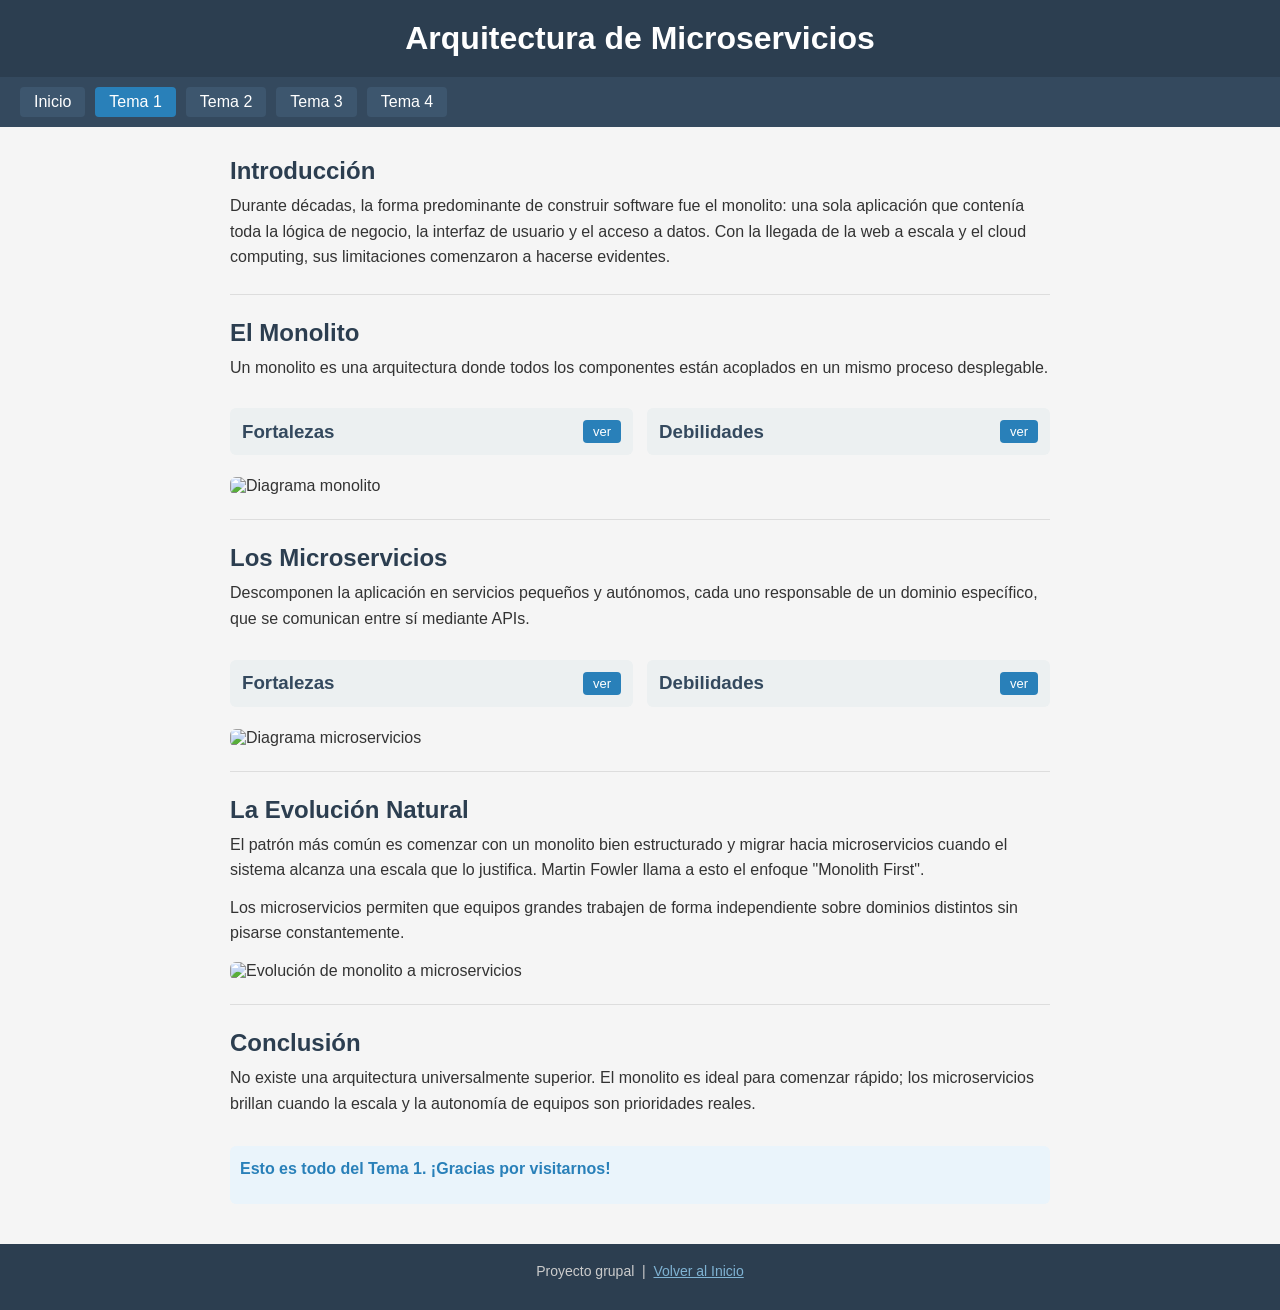
==== commit ec4684fc: "Mucho mejor" ====
--- a/tema1.html
+++ b/tema1.html
@@ -3,180 +3,125 @@
 <head>
   <meta charset="UTF-8">
   <meta name="viewport" content="width=device-width, initial-scale=1.0">
-  <title>Tema 1 — Arquitectura de Microservicios</title>
-  <link rel="preconnect" href="https://fonts.googleapis.com">
-  <link rel="preconnect" href="https://fonts.gstatic.com" crossorigin>
-  <link href="https://fonts.googleapis.com/css2?family=Syne:wght@400;700;800&family=DM+Sans:wght@400;500;600&display=swap" rel="stylesheet">
+  <title>Tema 1 - Arquitectura de Microservicios</title>
   <link rel="stylesheet" href="style.css">
 </head>
 <body>
 
-  <header>
-    <h1>Arquitectura de Microservicios</h1>
-    <p class="subtitulo">Tema 1 — Monolitos, microservicios y evolución</p>
-  </header>
+<header>
+  <h1>Arquitectura de Microservicios</h1>
+</header>
 
-  <div class="page-wrapper">
+<nav>
+  <a href="index.html">Inicio</a>
+  <a href="tema1.html">Tema 1</a>
+  <a href="tema2.html">Tema 2</a>
+  <a href="tema3.html">Tema 3</a>
+  <a href="tema4.html">Tema 4</a>
+</nav>
 
-    <div class="indice-referencias">
-      <h2 class="titulo-indice">Temas</h2>
-      <div class="referencias">
-        <a class="referencias" href="index.html">Inicio</a>
-        <a class="referencias" href="tema1.html">Tema 1</a>
-        <a class="referencias" href="tema2.html">Tema 2</a>
-        <a class="referencias" href="tema3.html">Tema 3</a>
-        <a class="referencias" href="tema4.html">Tema 4</a>
-      </div>
-    </div>
+<main>
+  <h2>Introducción</h2>
+  <p>Durante décadas, la forma predominante de construir software fue el monolito: una sola aplicación que contenía toda la lógica de negocio, la interfaz de usuario y el acceso a datos. Con la llegada de la web a escala y el cloud computing, sus limitaciones comenzaron a hacerse evidentes.</p>
 
-    <section>
-      <h2>Introducción</h2>
-      <div class="intro-text">
-        <p>Durante décadas, la forma predominante de construir software fue el monolito: una sola
-        aplicación que contenía toda la lógica de negocio, la interfaz de usuario y el acceso a datos,
-        empaquetada y desplegada como una unidad. Con la llegada de la web a escala, el cloud computing
-        y los equipos distribuidos, sus limitaciones comenzaron a hacerse evidentes.</p>
-      </div>
-    </section>
+  <hr>
 
-    <hr>
+  <h2>El Monolito</h2>
+  <p>Un monolito es una arquitectura donde todos los componentes están acoplados en un mismo proceso desplegable.</p>
 
-    <section>
-      <h2>El Monolito</h2>
-      <p>Un monolito es una arquitectura donde todos los componentes de la aplicación
-      (presentación, lógica de negocio, acceso a datos) están acoplados en un mismo proceso desplegable.</p>
-
-      <div class="fila">
-        <div class="card-feature">
-          <h3>Fortalezas <button class="menu-btn" onclick="abrirPopup()">ver</button></h3>
-        </div>
-        <div class="card-feature">
-          <h3>Debilidades <button class="menu-btn2" onclick="abrirPopup2()">ver</button></h3>
-        </div>
-      </div>
-
-      <img src="MONOLITO.webp" alt="Diagrama de arquitectura monolítica">
-    </section>
-
-    <hr>
-
-    <section>
-      <h2>Los Microservicios</h2>
-      <p>Los microservicios descomponen la aplicación en servicios pequeños y autónomos, cada
-      uno responsable de un dominio específico (usuarios, pagos, catálogo, notificaciones),
-      que se comunican entre sí mediante APIs o colas de mensajes.</p>
-
-      <div class="fila">
-        <div class="card-feature">
-          <h3>Fortalezas <button class="menu-btn" onclick="abrirPopup3()">ver</button></h3>
-        </div>
-        <div class="card-feature">
-          <h3>Debilidades <button class="menu-btn2" onclick="abrirPopup4()">ver</button></h3>
-        </div>
-      </div>
-
-      <img src="MICROSERVICIOS.webp" alt="Diagrama de arquitectura de microservicios">
-    </section>
-
-    <hr>
-
-    <section>
-      <div class="unn">
-        <div>
-          <h2>La Evolución Natural</h2>
-          <p>El patrón más común en la industria es comenzar con un monolito bien estructurado
-          (a veces llamado "monolito modular") y migrar progresivamente hacia microservicios cuando
-          el sistema alcanza un nivel de madurez y escala que lo justifica. Martin Fowler llama a esto
-          el enfoque "Monolith First".</p>
-          <br>
-          <p>La clave está en que los microservicios no son una solución a problemas técnicos, sino
-          fundamentalmente a problemas organizacionales: permiten que equipos grandes trabajen
-          de forma independiente sobre dominios distintos sin pisarse constantemente.</p>
-        </div>
-        <img id="evol" src="EVOLUCION.svg" alt="Evolución de monolito a microservicios">
-      </div>
-    </section>
-
-    <hr>
-
-    <section>
-      <h2>Conclusión</h2>
-      <div class="intro-text">
-        <p>No existe una arquitectura universalmente superior. El monolito es excelente para comenzar
-        rápido con equipos pequeños; los microservicios brillan cuando la escala, la autonomía de
-        equipos y la resiliencia son prioridades reales. Como dice el principio: "primero hazlo
-        funcionar, luego hazlo escalar".</p>
-      </div>
-    </section>
-
-    <div class="marquesina">
-      <p>Esto es todo del Tema 1 — Arquitectura de Microservicios. ¡Gracias por visitarnos!</p>
-    </div>
-
-  </div><!-- /page-wrapper -->
-
-  <!-- Popups — Fortalezas Monolito -->
-  <div class="popup" id="popup" onclick="cerrarPopupFondo(event)">
-    <div class="popup-content">
-      <span class="close" onclick="cerrarPopup()">✕</span>
-      <h3 style="margin-bottom:1rem;">Fortalezas del Monolito</h3>
-      <ul>
-        <li>Simplicidad de desarrollo y despliegue al inicio.</li>
-        <li>Facilidad para depurar y rastrear errores.</li>
-        <li>Menor latencia entre componentes (comunicación en memoria).</li>
-        <li>Ideal para equipos pequeños y proyectos en etapas tempranas.</li>
-      </ul>
-    </div>
+  <div class="fila">
+    <h3>Fortalezas <button onclick="abrirPopup('p1')">ver</button></h3>
+    <h3>Debilidades <button onclick="abrirPopup('p2')">ver</button></h3>
   </div>
 
-  <!-- Popup — Debilidades Monolito -->
-  <div class="popup2" id="popup2" onclick="cerrarPopupFondo2(event)">
-    <div class="popup-content2">
-      <span class="close2" onclick="cerrarPopup2()">✕</span>
-      <h3 style="margin-bottom:1rem;">Debilidades del Monolito</h3>
-      <ul>
-        <li>A medida que crece, el código se vuelve difícil de mantener.</li>
-        <li>Un fallo grave puede tumbar toda la aplicación.</li>
-        <li>Escalar implica replicar todo el sistema.</li>
-        <li>Los despliegues se vuelven lentos y riesgosos.</li>
-      </ul>
-    </div>
+  <img src="MONOLITO.webp" alt="Diagrama monolito">
+
+  <hr>
+
+  <h2>Los Microservicios</h2>
+  <p>Descomponen la aplicación en servicios pequeños y autónomos, cada uno responsable de un dominio específico, que se comunican entre sí mediante APIs.</p>
+
+  <div class="fila">
+    <h3>Fortalezas <button onclick="abrirPopup('p3')">ver</button></h3>
+    <h3>Debilidades <button onclick="abrirPopup('p4')">ver</button></h3>
   </div>
 
-  <!-- Popup — Fortalezas Microservicios -->
-  <div class="popup3" id="popup3" onclick="cerrarPopupFondo3(event)">
-    <div class="popup-content3">
-      <span class="close3" onclick="cerrarPopup3()">✕</span>
-      <h3 style="margin-bottom:1rem;">Fortalezas de los Microservicios</h3>
-      <ul>
-        <li>Escalabilidad granular: solo escala el servicio que lo necesita.</li>
-        <li>Despliegues independientes por equipo.</li>
-        <li>Tolerancia a fallos: un servicio caído no afecta todo.</li>
-        <li>Favorece equipos autónomos organizados por dominio de negocio.</li>
-      </ul>
-    </div>
+  <img src="MICROSERVICIOS.webp" alt="Diagrama microservicios">
+
+  <hr>
+
+  <h2>La Evolución Natural</h2>
+  <p>El patrón más común es comenzar con un monolito bien estructurado y migrar hacia microservicios cuando el sistema alcanza una escala que lo justifica. Martin Fowler llama a esto el enfoque "Monolith First".</p>
+  <p>Los microservicios permiten que equipos grandes trabajen de forma independiente sobre dominios distintos sin pisarse constantemente.</p>
+
+  <img src="EVOLUCION.svg" alt="Evolución de monolito a microservicios">
+
+  <hr>
+
+  <h2>Conclusión</h2>
+  <p>No existe una arquitectura universalmente superior. El monolito es ideal para comenzar rápido; los microservicios brillan cuando la escala y la autonomía de equipos son prioridades reales.</p>
+
+  <div class="marquesina">
+    <p>Esto es todo del Tema 1. ¡Gracias por visitarnos!</p>
   </div>
+</main>
 
-  <!-- Popup — Debilidades Microservicios -->
-  <div class="popup4" id="popup4" onclick="cerrarPopupFondo4(event)">
-    <div class="popup-content4">
-      <span class="close4" onclick="cerrarPopup4()">✕</span>
-      <h3 style="margin-bottom:1rem;">Debilidades de los Microservicios</h3>
-      <ul>
-        <li>Complejidad operacional elevada (Kubernetes, service mesh, observabilidad).</li>
-        <li>La comunicación entre servicios introduce latencia y nuevos puntos de fallo.</li>
-        <li>Las transacciones distribuidas son difíciles de gestionar.</li>
-        <li>El debugging es más complejo al rastrear requests entre servicios.</li>
-      </ul>
-    </div>
+<div class="popup" id="p1" onclick="if(event.target===this) cerrarPopup('p1')">
+  <div class="popup-inner">
+    <button class="cerrar" onclick="cerrarPopup('p1')">✕</button>
+    <h3>Fortalezas del Monolito</h3>
+    <ul>
+      <li>Simplicidad de desarrollo al inicio</li>
+      <li>Fácil de depurar y rastrear errores</li>
+      <li>Menor latencia entre componentes</li>
+      <li>Ideal para equipos pequeños</li>
+    </ul>
   </div>
+</div>
 
-  <footer>
-    <p>Proyecto grupal — Arquitectura de Software &nbsp;|&nbsp;
-      <a href="index.html">Volver al Inicio</a>
-    </p>
-  </footer>
+<div class="popup" id="p2" onclick="if(event.target===this) cerrarPopup('p2')">
+  <div class="popup-inner">
+    <button class="cerrar" onclick="cerrarPopup('p2')">✕</button>
+    <h3>Debilidades del Monolito</h3>
+    <ul>
+      <li>El código se vuelve difícil de mantener al crecer</li>
+      <li>Un fallo puede tumbar toda la aplicación</li>
+      <li>Escalar implica replicar todo el sistema</li>
+      <li>Los despliegues se vuelven lentos y riesgosos</li>
+    </ul>
+  </div>
+</div>
 
-  <script src="script.js"></script>
+<div class="popup" id="p3" onclick="if(event.target===this) cerrarPopup('p3')">
+  <div class="popup-inner">
+    <button class="cerrar" onclick="cerrarPopup('p3')">✕</button>
+    <h3>Fortalezas de los Microservicios</h3>
+    <ul>
+      <li>Escalabilidad granular por servicio</li>
+      <li>Despliegues independientes por equipo</li>
+      <li>Un servicio caído no afecta los demás</li>
+      <li>Equipos autónomos por dominio de negocio</li>
+    </ul>
+  </div>
+</div>
+
+<div class="popup" id="p4" onclick="if(event.target===this) cerrarPopup('p4')">
+  <div class="popup-inner">
+    <button class="cerrar" onclick="cerrarPopup('p4')">✕</button>
+    <h3>Debilidades de los Microservicios</h3>
+    <ul>
+      <li>Complejidad operacional elevada</li>
+      <li>La comunicación entre servicios introduce latencia</li>
+      <li>Las transacciones distribuidas son difíciles</li>
+      <li>El debugging requiere rastrear múltiples servicios</li>
+    </ul>
+  </div>
+</div>
+
+<footer>
+  <p>Proyecto grupal &nbsp;|&nbsp; <a href="index.html">Volver al Inicio</a></p>
+</footer>
+
+<script src="script.js"></script>
 </body>
 </html>
--- a/style.css
+++ b/style.css
@@ -1,463 +1,197 @@
-/* =============================================
-   VARIABLES Y RESET
-   ============================================= */
-:root {
-  --color-bg: #0f1117;
-  --color-surface: #1a1d27;
-  --color-surface2: #22263a;
-  --color-border: #2e3352;
-  --color-accent: #5b8dee;
-  --color-accent2: #7c5cbf;
-  --color-text: #e2e6f0;
-  --color-text-muted: #8892a4;
-  --color-heading: #ffffff;
-  --color-success: #4caf8a;
-  --color-warning: #e8a44a;
-  --font-display: 'Syne', sans-serif;
-  --font-body: 'DM Sans', sans-serif;
-  --radius: 10px;
-  --shadow: 0 4px 24px rgba(0,0,0,0.35);
-  --transition: 0.2s ease;
+* {
+  margin: 0;
+  padding: 0;
+  box-sizing: border-box;
 }
 
-*, *::before, *::after { box-sizing: border-box; margin: 0; padding: 0; }
-
-html { scroll-behavior: smooth; }
-
 body {
-  font-family: var(--font-body);
-  background-color: var(--color-bg);
-  color: var(--color-text);
-  line-height: 1.7;
-  font-size: 1rem;
+  font-family: Arial, sans-serif;
+  background-color: #f5f5f5;
+  color: #333;
 }
 
-/* =============================================
-   TIPOGRAFÍA
-   ============================================= */
-h1, h2, h3, h4 {
-  font-family: var(--font-display);
-  color: var(--color-heading);
-  line-height: 1.25;
+header {
+  background-color: #2c3e50;
+  color: white;
+  padding: 20px;
+  text-align: center;
 }
 
-h1 { font-size: clamp(1.8rem, 4vw, 2.8rem); font-weight: 800; }
-h2 { font-size: clamp(1.3rem, 3vw, 1.9rem); font-weight: 700; margin-bottom: 0.75rem; }
-h3 { font-size: 1.15rem; font-weight: 600; margin-bottom: 0.5rem; }
+nav {
+  background-color: #34495e;
+  padding: 10px 20px;
+  display: flex;
+  gap: 10px;
+  flex-wrap: wrap;
+}
 
-p { color: var(--color-text); max-width: 72ch; }
+nav a {
+  color: white;
+  text-decoration: none;
+  padding: 6px 14px;
+  border-radius: 4px;
+  background-color: #3d566e;
+}
 
-a { color: var(--color-accent); text-decoration: none; transition: color var(--transition); }
-a:hover { color: #8ab4ff; }
+nav a:hover, nav a.activo {
+  background-color: #2980b9;
+}
+
+main {
+  max-width: 860px;
+  margin: 30px auto;
+  padding: 0 20px;
+}
+
+h2 {
+  margin: 20px 0 8px;
+  color: #2c3e50;
+}
+
+h3 {
+  margin: 14px 0 6px;
+  color: #34495e;
+}
+
+p {
+  margin-bottom: 12px;
+  line-height: 1.6;
+}
+
+ul, ol {
+  margin: 8px 0 14px 24px;
+  line-height: 1.8;
+}
 
 hr {
   border: none;
-  border-top: 1px solid var(--color-border);
-  margin: 2.5rem 0;
+  border-top: 1px solid #ddd;
+  margin: 24px 0;
 }
 
-/* =============================================
-   LAYOUT
-   ============================================= */
-.page-wrapper {
-  max-width: 900px;
-  margin: 0 auto;
-  padding: 2rem 1.5rem 4rem;
-}
-
-/* =============================================
-   HEADER
-   ============================================= */
-header {
-  background: linear-gradient(135deg, #12162b 0%, #1c2040 100%);
-  border-bottom: 1px solid var(--color-border);
-  padding: 2rem 1.5rem 1.5rem;
-  text-align: center;
-  position: relative;
-  overflow: hidden;
-}
-
-header::before {
-  content: '';
-  position: absolute;
-  top: -60px; right: -60px;
-  width: 200px; height: 200px;
-  background: radial-gradient(circle, rgba(91,141,238,0.15) 0%, transparent 70%);
-  border-radius: 50%;
-  pointer-events: none;
-}
-
-header h1 {
-  letter-spacing: -0.5px;
-  background: linear-gradient(90deg, #fff 0%, #a8c4ff 100%);
-  -webkit-background-clip: text;
-  -webkit-text-fill-color: transparent;
-  background-clip: text;
-}
-
-header .subtitulo {
-  color: var(--color-text-muted);
-  font-size: 0.9rem;
-  margin-top: 0.4rem;
-}
-
-/* =============================================
-   NAVBAR / ÍNDICE
-   ============================================= */
-.indice-referencias {
-  background-color: var(--color-surface);
-  border: 1px solid var(--color-border);
-  border-radius: var(--radius);
-  padding: 1rem 1.5rem;
-  margin: 1.5rem 0 2rem;
-  display: flex;
-  align-items: center;
-  gap: 1.5rem;
-  flex-wrap: wrap;
-}
-
-.titulo-indice {
-  font-family: var(--font-display);
-  font-size: 0.75rem;
-  font-weight: 700;
-  letter-spacing: 0.1em;
-  text-transform: uppercase;
-  color: var(--color-text-muted);
-  white-space: nowrap;
-  margin: 0;
-}
-
-.referencias {
-  display: flex;
-  gap: 0.5rem;
-  flex-wrap: wrap;
-}
-
-a.referencias {
-  display: inline-block;
-  padding: 0.35rem 0.85rem;
-  border-radius: 6px;
-  border: 1px solid var(--color-border);
-  background: var(--color-surface2);
-  color: var(--color-text);
-  font-size: 0.875rem;
-  font-weight: 500;
-  transition: all var(--transition);
-}
-
-a.referencias:hover,
-a.referencias.activo {
-  background: var(--color-accent);
-  border-color: var(--color-accent);
-  color: #fff;
-  transform: translateY(-1px);
-  box-shadow: 0 4px 12px rgba(91,141,238,0.35);
-}
-
-/* =============================================
-   SECCIONES
-   ============================================= */
-section {
-  margin-bottom: 2.5rem;
-}
-
-.intro-text {
-  background: var(--color-surface);
-  border-left: 3px solid var(--color-accent);
-  border-radius: 0 var(--radius) var(--radius) 0;
-  padding: 1.25rem 1.5rem;
-  margin-bottom: 1.5rem;
-}
-
-/* =============================================
-   IMÁGENES
-   ============================================= */
 img {
   max-width: 100%;
-  height: auto;
-  border-radius: var(--radius);
-  border: 1px solid var(--color-border);
   display: block;
-  margin: 1.25rem auto;
-}
-
-/* =============================================
-   LISTAS
-   ============================================= */
-ul, ol {
-  padding-left: 1.5rem;
-  margin: 0.75rem 0 1rem;
-}
-
-ul li, ol li {
-  margin-bottom: 0.4rem;
-  color: var(--color-text);
-}
-
-/* =============================================
-   TABLAS
-   ============================================= */
-.tabla-wrapper {
-  overflow-x: auto;
-  margin: 1.5rem 0;
+  margin: 16px auto;
+  border-radius: 6px;
 }
 
 table {
   width: 100%;
   border-collapse: collapse;
-  background: var(--color-surface);
-  border-radius: var(--radius);
-  overflow: hidden;
-  font-size: 0.92rem;
+  margin: 14px 0;
 }
 
 th {
-  background: var(--color-accent);
-  color: #fff;
-  padding: 0.75rem 1rem;
+  background-color: #2c3e50;
+  color: white;
+  padding: 10px;
   text-align: left;
-  font-family: var(--font-display);
-  font-size: 0.82rem;
-  letter-spacing: 0.05em;
-  text-transform: uppercase;
 }
 
 td {
-  padding: 0.7rem 1rem;
-  border-bottom: 1px solid var(--color-border);
-  color: var(--color-text);
+  padding: 9px 10px;
+  border-bottom: 1px solid #ddd;
 }
 
-tr:last-child td { border-bottom: none; }
-tr:hover td { background: var(--color-surface2); }
+tr:hover td {
+  background-color: #f0f4f8;
+}
 
-/* =============================================
-   FILAS (fortalezas/debilidades)
-   ============================================= */
 .fila {
   display: grid;
   grid-template-columns: 1fr 1fr;
-  gap: 1rem;
-  margin: 1.25rem 0;
+  gap: 14px;
+  margin: 14px 0;
 }
 
-@media (max-width: 600px) {
-  .fila { grid-template-columns: 1fr; }
+.fila h3 {
+  background-color: #ecf0f1;
+  padding: 12px;
+  border-radius: 6px;
+  display: flex;
+  justify-content: space-between;
+  align-items: center;
 }
 
-.card-feature {
-  background: var(--color-surface);
-  border: 1px solid var(--color-border);
-  border-radius: var(--radius);
-  padding: 1.25rem;
+button {
+  background-color: #2980b9;
+  color: white;
+  border: none;
+  padding: 4px 10px;
+  border-radius: 4px;
+  cursor: pointer;
+  font-size: 13px;
 }
 
-.card-feature h3 {
-  display: flex;
-  align-items: center;
-  justify-content: space-between;
-  gap: 0.5rem;
-  margin-bottom: 0;
+button:hover {
+  background-color: #1f6a9a;
 }
 
-/* =============================================
-   BOTONES
-   ============================================= */
-.menu-btn, .menu-btn2 {
-  background: var(--color-accent);
-  color: #fff;
-  border: none;
-  border-radius: 6px;
-  padding: 0.2rem 0.65rem;
-  font-size: 0.85rem;
-  font-weight: 700;
-  cursor: pointer;
-  transition: all var(--transition);
-  letter-spacing: 0.05em;
-}
-
-.menu-btn2 {
-  background: var(--color-accent2);
-}
-
-.menu-btn:hover { background: #3a6fd8; transform: scale(1.05); }
-.menu-btn2:hover { background: #6444a8; transform: scale(1.05); }
-
-/* =============================================
-   POPUPS
-   ============================================= */
-.popup, .popup2, .popup3, .popup4 {
+.popup {
   display: none;
   position: fixed;
   inset: 0;
-  background: rgba(0,0,0,0.65);
-  backdrop-filter: blur(4px);
-  z-index: 1000;
+  background: rgba(0,0,0,0.5);
+  z-index: 100;
+  justify-content: center;
   align-items: center;
-  justify-content: center;
 }
 
-.popup.activo, .popup2.activo, .popup3.activo, .popup4.activo {
+.popup.activo {
   display: flex;
 }
 
-.popup-content, .popup-content2, .popup-content3, .popup-content4 {
-  background: var(--color-surface);
-  border: 1px solid var(--color-border);
-  border-radius: 12px;
-  padding: 2rem;
-  max-width: 480px;
+.popup-inner {
+  background: white;
+  padding: 24px;
+  border-radius: 8px;
+  max-width: 440px;
   width: 90%;
   position: relative;
-  box-shadow: var(--shadow);
-  animation: popupIn 0.2s ease;
 }
 
-@keyframes popupIn {
-  from { transform: scale(0.9); opacity: 0; }
-  to   { transform: scale(1); opacity: 1; }
+.popup-inner .cerrar {
+  position: absolute;
+  top: 10px;
+  right: 14px;
+  font-size: 18px;
+  cursor: pointer;
+  background: none;
+  color: #666;
+  padding: 0;
 }
 
-.close, .close2, .close3, .close4 {
-  position: absolute;
-  top: 0.75rem; right: 1rem;
-  font-size: 1.1rem;
-  cursor: pointer;
-  color: var(--color-text-muted);
-  font-weight: 700;
-  transition: color var(--transition);
+footer {
+  background-color: #2c3e50;
+  color: #ccc;
+  text-align: center;
+  padding: 16px;
+  margin-top: 40px;
+  font-size: 14px;
 }
 
-.close:hover, .close2:hover, .close3:hover, .close4:hover {
-  color: var(--color-heading);
+footer a {
+  color: #7fb3d3;
 }
 
-/* =============================================
-   MARQUESINA / BANNER FINAL
-   ============================================= */
 .marquesina {
-  background: var(--color-surface);
-  border: 1px solid var(--color-border);
-  border-radius: var(--radius);
-  padding: 1rem 1.5rem;
   overflow: hidden;
-  margin-top: 2rem;
+  background-color: #eaf4fb;
+  padding: 10px;
+  border-radius: 6px;
+  margin-top: 30px;
 }
 
 .marquesina p {
   display: inline-block;
-  animation: scroll-left 18s linear infinite;
   white-space: nowrap;
-  color: var(--color-accent);
-  font-weight: 600;
-  max-width: none;
+  animation: mover 16s linear infinite;
+  color: #2980b9;
+  font-weight: bold;
 }
 
-@keyframes scroll-left {
+@keyframes mover {
   from { transform: translateX(100%); }
   to   { transform: translateX(-100%); }
-}
-
-/* =============================================
-   CARDS GRID (para index)
-   ============================================= */
-.cards-grid {
-  display: grid;
-  grid-template-columns: repeat(auto-fit, minmax(200px, 1fr));
-  gap: 1rem;
-  margin: 2rem 0;
-}
-
-.topic-card {
-  background: var(--color-surface);
-  border: 1px solid var(--color-border);
-  border-radius: var(--radius);
-  padding: 1.5rem 1.25rem;
-  transition: all var(--transition);
-  cursor: pointer;
-}
-
-.topic-card:hover {
-  border-color: var(--color-accent);
-  transform: translateY(-3px);
-  box-shadow: 0 8px 24px rgba(91,141,238,0.2);
-}
-
-.topic-card .num {
-  font-family: var(--font-display);
-  font-size: 2rem;
-  font-weight: 800;
-  color: var(--color-accent);
-  opacity: 0.4;
-  line-height: 1;
-  margin-bottom: 0.5rem;
-}
-
-.topic-card h3 {
-  font-size: 1rem;
-  margin-bottom: 0.3rem;
-}
-
-.topic-card p {
-  font-size: 0.82rem;
-  color: var(--color-text-muted);
-  max-width: none;
-}
-
-/* =============================================
-   FOOTER
-   ============================================= */
-footer {
-  background: var(--color-surface);
-  border-top: 1px solid var(--color-border);
-  padding: 1.5rem;
-  text-align: center;
-  color: var(--color-text-muted);
-  font-size: 0.875rem;
-  margin-top: 3rem;
-}
-
-footer a { color: var(--color-accent); }
-
-/* =============================================
-   NAV INDEX (nav simple de index.html)
-   ============================================= */
-nav {
-  display: flex;
-  gap: 0.75rem;
-  flex-wrap: wrap;
-  padding: 1rem 0;
-}
-
-nav a {
-  padding: 0.4rem 1rem;
-  border: 1px solid var(--color-border);
-  border-radius: 6px;
-  font-size: 0.9rem;
-  background: var(--color-surface);
-  color: var(--color-text);
-  transition: all var(--transition);
-}
-
-nav a:hover {
-  background: var(--color-accent);
-  border-color: var(--color-accent);
-  color: #fff;
-}
-
-/* =============================================
-   BLOQUE "unn" (layout imagen+texto)
-   ============================================= */
-.unn {
-  display: grid;
-  grid-template-columns: 1fr auto;
-  gap: 2rem;
-  align-items: start;
-}
-
-.unn img { max-width: 280px; }
-
-@media (max-width: 640px) {
-  .unn { grid-template-columns: 1fr; }
-  .unn img { max-width: 100%; }
 }
